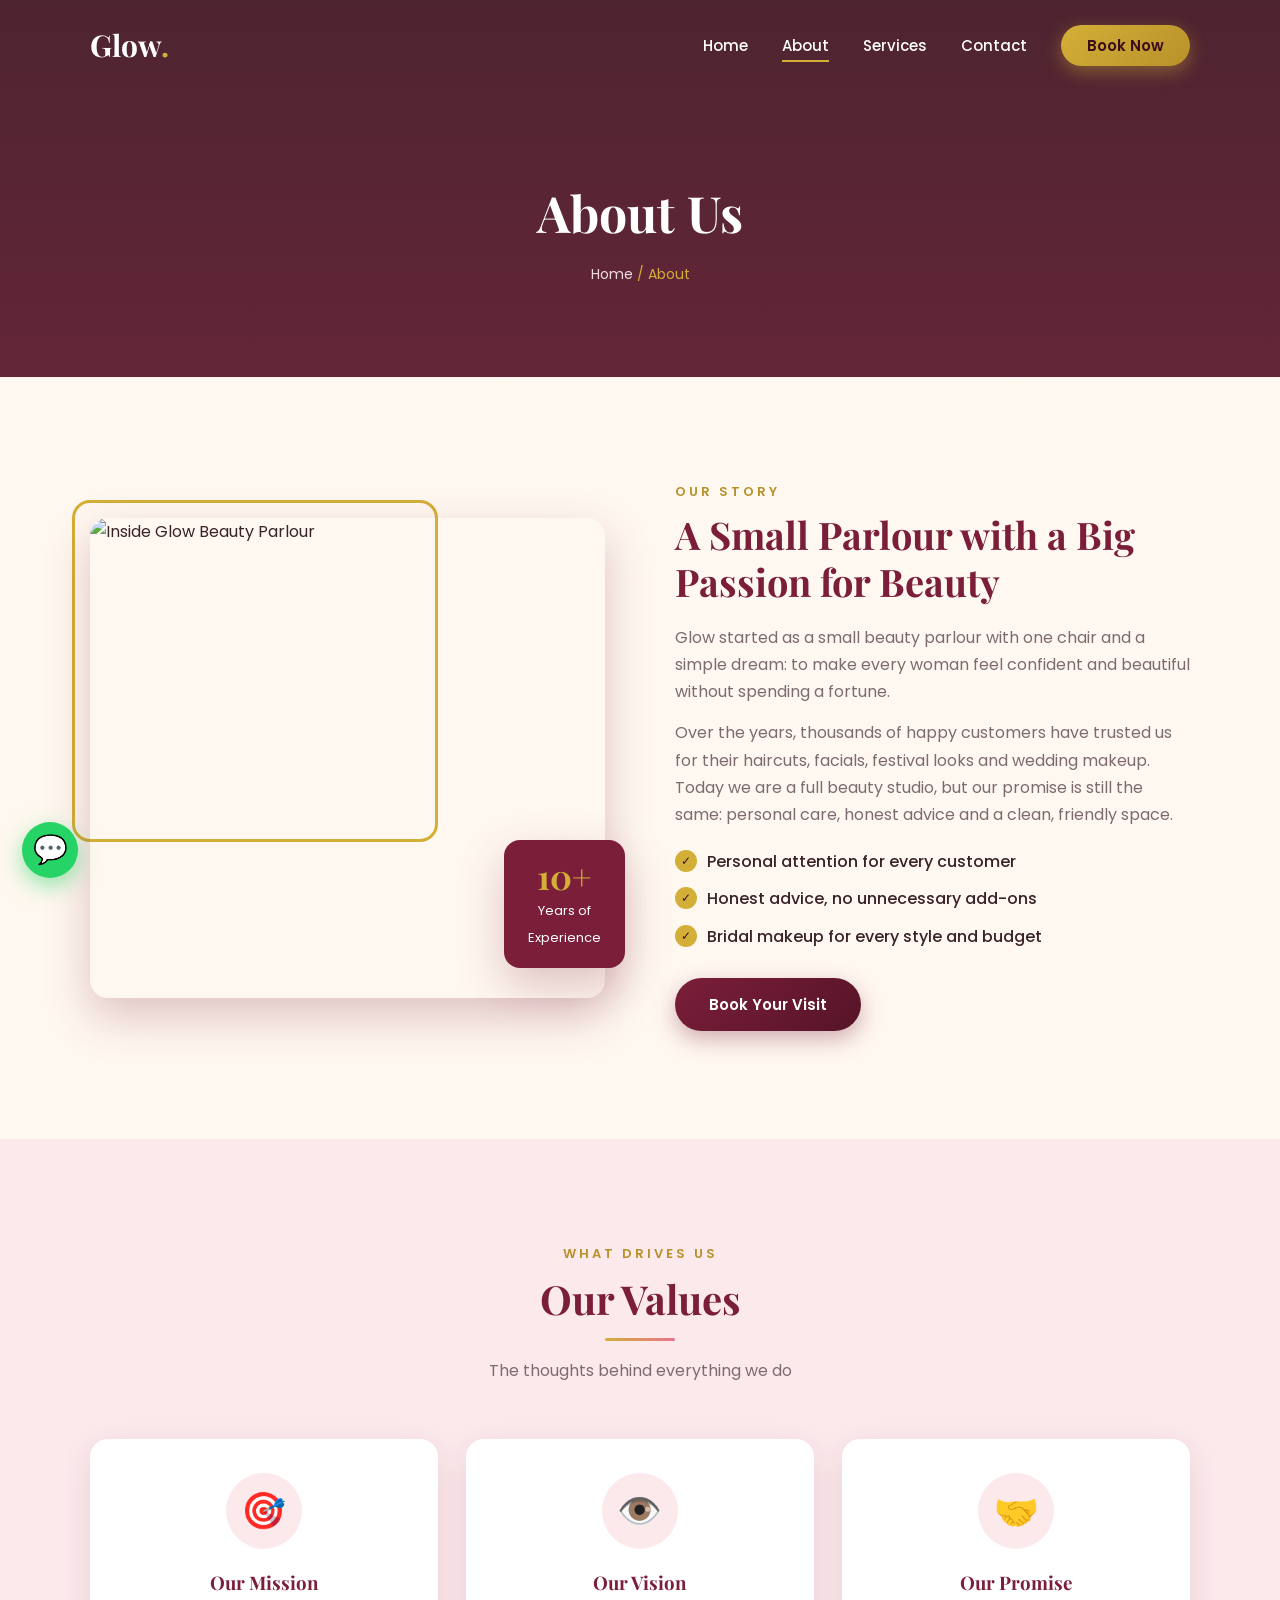
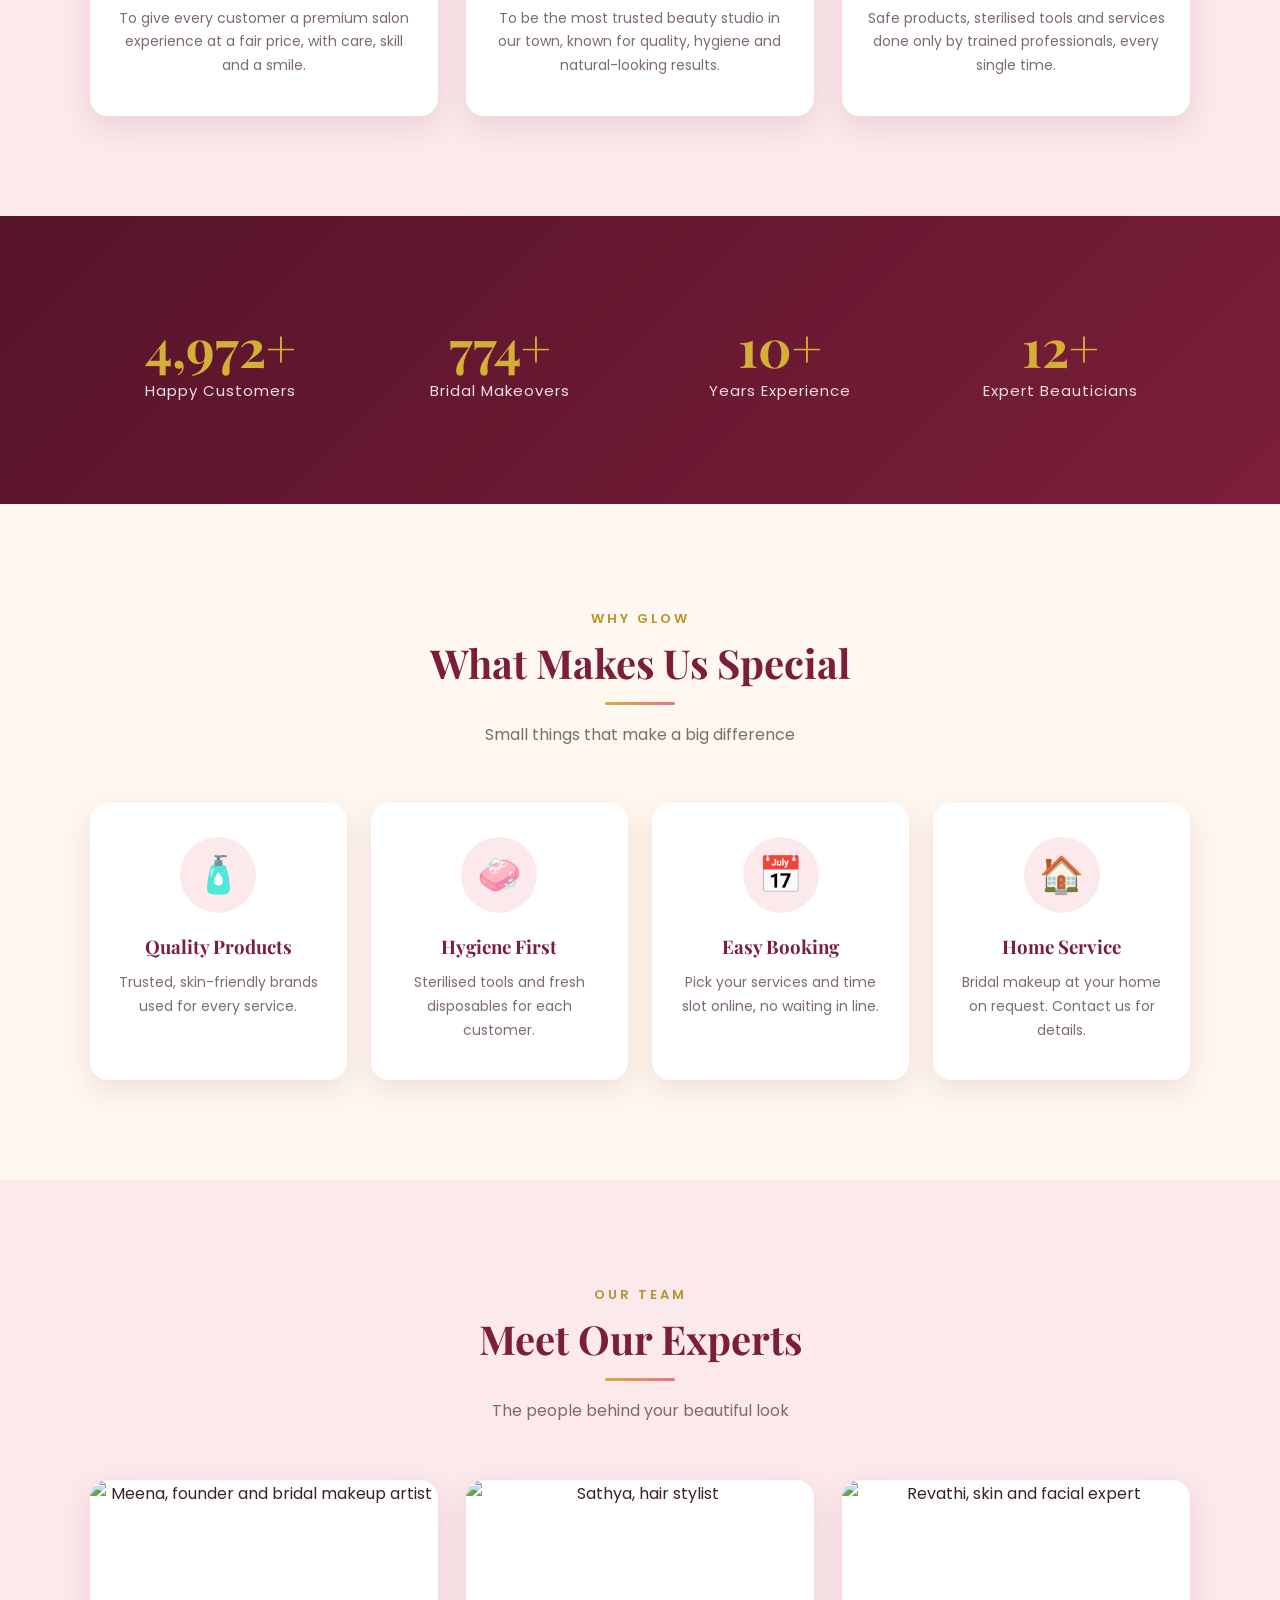
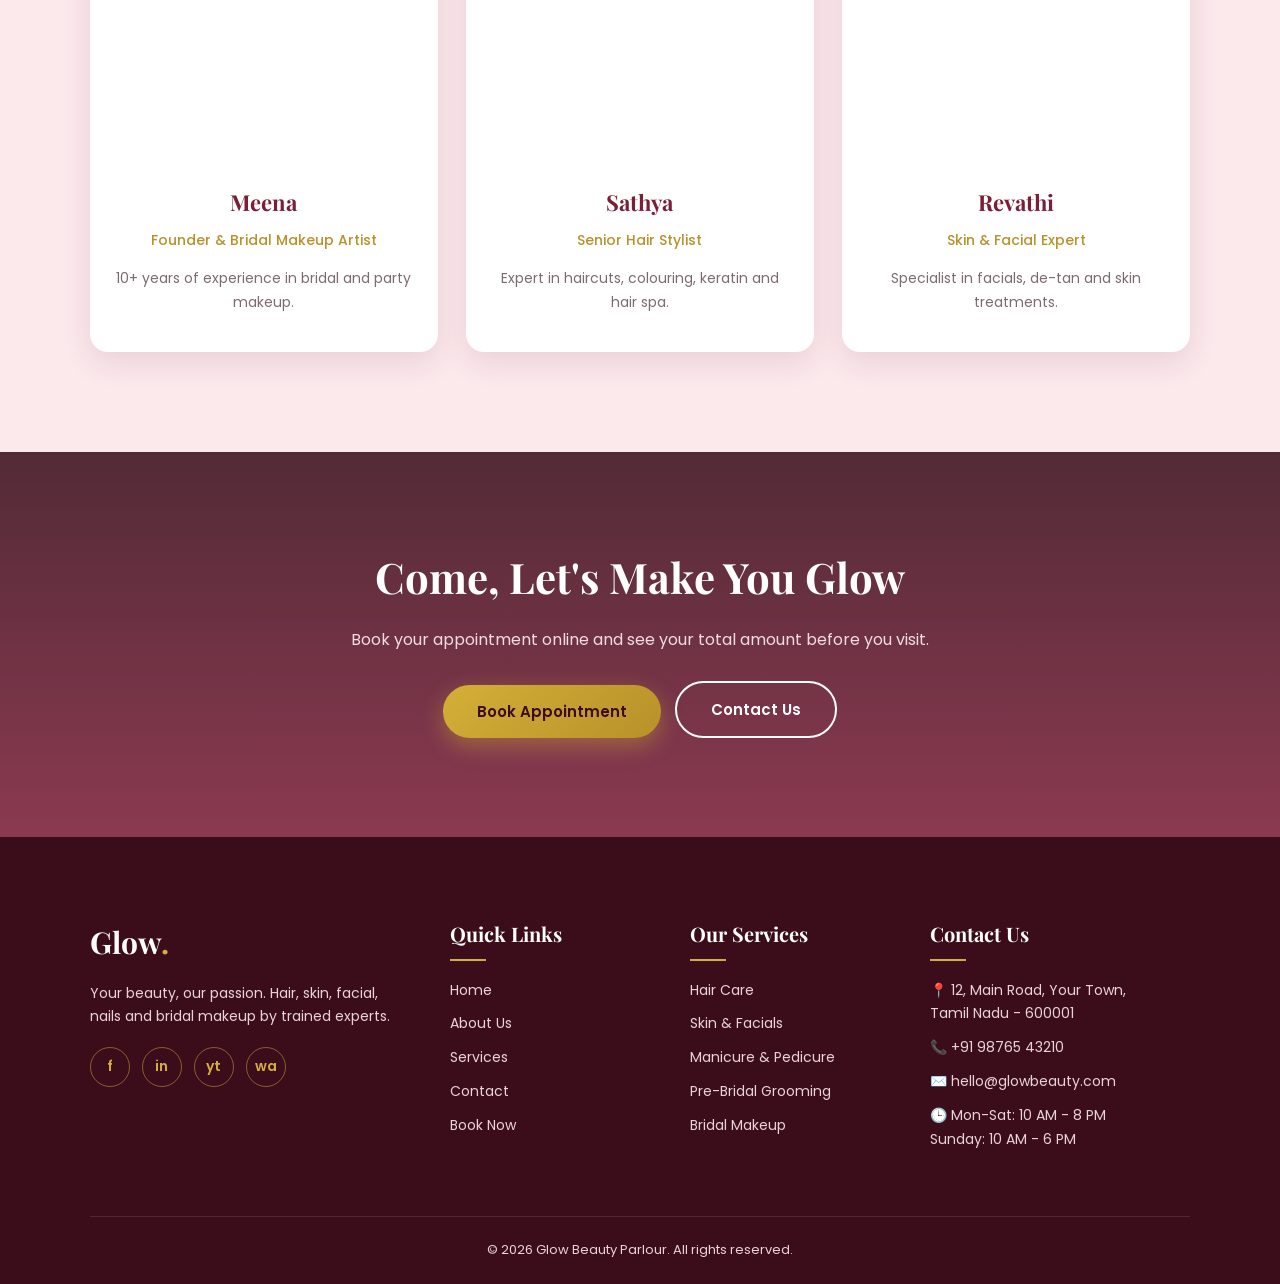
==== about.html @ 9d9d5d23 "Add files via upload" ====
<!DOCTYPE html>
<html lang="en">
<head>
  <meta charset="UTF-8">
  <meta name="viewport" content="width=device-width, initial-scale=1.0">
  <title>About Us | Glow Beauty Parlour</title>
  <meta name="description" content="Know more about Glow Beauty Parlour, our story, our team and what makes us special.">
  <link rel="preconnect" href="https://fonts.googleapis.com">
  <link rel="preconnect" href="https://fonts.gstatic.com" crossorigin>
  <link href="https://fonts.googleapis.com/css2?family=Playfair+Display:ital,wght@0,500;0,700;1,500&family=Poppins:wght@300;400;500;600&display=swap" rel="stylesheet">
  <link rel="stylesheet" href="style.css">
</head>
<body>

  <!-- PAGE LOADER -->
  <div class="loader" id="loader">
    <div class="loader-logo">Glow<span>.</span></div>
  </div>

  <!-- NAVBAR -->
  <header class="navbar" id="navbar">
    <a href="index.html" class="logo">Glow<span>.</span></a>
    <ul class="nav-links" id="navLinks">
      <li><a href="index.html">Home</a></li>
      <li><a href="about.html">About</a></li>
      <li><a href="services.html">Services</a></li>
      <li><a href="contact.html">Contact</a></li>
      <li><a href="booking.html" class="nav-book">Book Now</a></li>
    </ul>
    <div class="hamburger" id="hamburger" aria-label="Menu">
      <span></span><span></span><span></span>
    </div>
  </header>

  <!-- PAGE BANNER -->
  <section class="page-banner">
    <h1>About Us</h1>
    <p class="breadcrumb"><a href="index.html">Home</a> / About</p>
  </section>

  <!-- OUR STORY -->
  <section class="section">
    <div class="split">
      <div class="split-img reveal-left">
        <img src="https://images.unsplash.com/photo-1560066984-138dadb4c035?auto=format&fit=crop&w=900&q=80" alt="Inside Glow Beauty Parlour">
        <div class="exp-badge">
          <strong>10+</strong>
          <span>Years of<br>Experience</span>
        </div>
      </div>
      <div class="split-text reveal-right">
        <span class="eyebrow">Our Story</span>
        <h2>A Small Parlour with a Big Passion for Beauty</h2>
        <p>Glow started as a small beauty parlour with one chair and a simple dream: to make every woman feel confident and beautiful without spending a fortune.</p>
        <p>Over the years, thousands of happy customers have trusted us for their haircuts, facials, festival looks and wedding makeup. Today we are a full beauty studio, but our promise is still the same: personal care, honest advice and a clean, friendly space.</p>
        <ul class="check-list">
          <li>Personal attention for every customer</li>
          <li>Honest advice, no unnecessary add-ons</li>
          <li>Bridal makeup for every style and budget</li>
        </ul>
        <a href="booking.html" class="btn btn-maroon">Book Your Visit</a>
      </div>
    </div>
  </section>

  <!-- MISSION / VISION / PROMISE -->
  <section class="section bg-blush">
    <div class="section-head reveal">
      <span class="eyebrow">What Drives Us</span>
      <h2 class="section-title">Our Values</h2>
      <p class="section-sub">The thoughts behind everything we do</p>
    </div>

    <div class="grid-3">
      <div class="feature reveal d1">
        <div class="feature-icon">🎯</div>
        <h3>Our Mission</h3>
        <p>To give every customer a premium salon experience at a fair price, with care, skill and a smile.</p>
      </div>
      <div class="feature reveal d2">
        <div class="feature-icon">👁️</div>
        <h3>Our Vision</h3>
        <p>To be the most trusted beauty studio in our town, known for quality, hygiene and natural-looking results.</p>
      </div>
      <div class="feature reveal d3">
        <div class="feature-icon">🤝</div>
        <h3>Our Promise</h3>
        <p>Safe products, sterilised tools and services done only by trained professionals, every single time.</p>
      </div>
    </div>
  </section>

  <!-- STATS -->
  <section class="section bg-maroon">
    <div class="stats">
      <div class="stat reveal d1"><h3 data-count="5000">0</h3><p>Happy Customers</p></div>
      <div class="stat reveal d2"><h3 data-count="800">0</h3><p>Bridal Makeovers</p></div>
      <div class="stat reveal d3"><h3 data-count="10">0</h3><p>Years Experience</p></div>
      <div class="stat reveal d4"><h3 data-count="12">0</h3><p>Expert Beauticians</p></div>
    </div>
  </section>

  <!-- WHY US -->
  <section class="section">
    <div class="section-head reveal">
      <span class="eyebrow">Why Glow</span>
      <h2 class="section-title">What Makes Us Special</h2>
      <p class="section-sub">Small things that make a big difference</p>
    </div>

    <div class="grid-4">
      <div class="feature reveal d1">
        <div class="feature-icon">🧴</div>
        <h3>Quality Products</h3>
        <p>Trusted, skin-friendly brands used for every service.</p>
      </div>
      <div class="feature reveal d2">
        <div class="feature-icon">🧼</div>
        <h3>Hygiene First</h3>
        <p>Sterilised tools and fresh disposables for each customer.</p>
      </div>
      <div class="feature reveal d3">
        <div class="feature-icon">📅</div>
        <h3>Easy Booking</h3>
        <p>Pick your services and time slot online, no waiting in line.</p>
      </div>
      <div class="feature reveal d4">
        <div class="feature-icon">🏠</div>
        <h3>Home Service</h3>
        <p>Bridal makeup at your home on request. Contact us for details.</p>
      </div>
    </div>
  </section>

  <!-- TEAM -->
  <section class="section bg-blush">
    <div class="section-head reveal">
      <span class="eyebrow">Our Team</span>
      <h2 class="section-title">Meet Our Experts</h2>
      <p class="section-sub">The people behind your beautiful look</p>
    </div>

    <div class="grid-3">
      <div class="card team-card reveal d1">
        <div class="card-img">
          <img src="https://images.unsplash.com/photo-1580618672591-eb180b1a973f?auto=format&fit=crop&w=700&q=80" alt="Meena, founder and bridal makeup artist">
        </div>
        <div class="card-body">
          <h3>Meena</h3>
          <p class="role">Founder &amp; Bridal Makeup Artist</p>
          <p>10+ years of experience in bridal and party makeup.</p>
        </div>
      </div>

      <div class="card team-card reveal d2">
        <div class="card-img">
          <img src="https://images.unsplash.com/photo-1494790108377-be9c29b29330?auto=format&fit=crop&w=700&q=80" alt="Sathya, hair stylist">
        </div>
        <div class="card-body">
          <h3>Sathya</h3>
          <p class="role">Senior Hair Stylist</p>
          <p>Expert in haircuts, colouring, keratin and hair spa.</p>
        </div>
      </div>

      <div class="card team-card reveal d3">
        <div class="card-img">
          <img src="https://images.unsplash.com/photo-1438761681033-6461ffad8d80?auto=format&fit=crop&w=700&q=80" alt="Revathi, skin and facial expert">
        </div>
        <div class="card-body">
          <h3>Revathi</h3>
          <p class="role">Skin &amp; Facial Expert</p>
          <p>Specialist in facials, de-tan and skin treatments.</p>
        </div>
      </div>
    </div>
  </section>

  <!-- CTA -->
  <section class="cta">
    <div class="reveal">
      <h2>Come, Let's Make You Glow</h2>
      <p>Book your appointment online and see your total amount before you visit.</p>
      <a href="booking.html" class="btn btn-gold">Book Appointment</a>
      <a href="contact.html" class="btn btn-outline" style="margin-left:10px">Contact Us</a>
    </div>
  </section>

  <!-- FOOTER -->
  <footer class="footer">
    <div class="footer-grid">
      <div>
        <a href="index.html" class="logo">Glow<span>.</span></a>
        <p>Your beauty, our passion. Hair, skin, facial, nails and bridal makeup by trained experts.</p>
        <div class="social">
          <a href="#" aria-label="Facebook">f</a>
          <a href="#" aria-label="Instagram">in</a>
          <a href="#" aria-label="YouTube">yt</a>
          <a href="https://wa.me/919876543210" target="_blank" rel="noopener" aria-label="WhatsApp">wa</a>
        </div>
      </div>

      <div>
        <h4>Quick Links</h4>
        <ul>
          <li><a href="index.html">Home</a></li>
          <li><a href="about.html">About Us</a></li>
          <li><a href="services.html">Services</a></li>
          <li><a href="contact.html">Contact</a></li>
          <li><a href="booking.html">Book Now</a></li>
        </ul>
      </div>

      <div>
        <h4>Our Services</h4>
        <ul>
          <li><a href="services.html">Hair Care</a></li>
          <li><a href="services.html">Skin &amp; Facials</a></li>
          <li><a href="services.html">Manicure &amp; Pedicure</a></li>
          <li><a href="services.html">Pre-Bridal Grooming</a></li>
          <li><a href="services.html">Bridal Makeup</a></li>
        </ul>
      </div>

      <div>
        <h4>Contact Us</h4>
        <p>📍 12, Main Road, Your Town,<br>Tamil Nadu - 600001</p>
        <p>📞 +91 98765 43210</p>
        <p>✉️ hello@glowbeauty.com</p>
        <p>🕒 Mon-Sat: 10 AM - 8 PM<br>Sunday: 10 AM - 6 PM</p>
      </div>
    </div>

    <div class="footer-bottom">
      &copy; <span id="year">2026</span> Glow Beauty Parlour. All rights reserved.
    </div>
  </footer>

  <!-- FLOATING BUTTONS -->
  <a href="https://wa.me/919876543210" class="whatsapp-float" target="_blank" rel="noopener" aria-label="Chat on WhatsApp">💬</a>
  <button class="to-top" id="toTop" aria-label="Back to top">↑</button>

  <script src="script.js"></script>
</body>
</html>
---- style.css ----
/* =====================================================
   GLOW BEAUTY PARLOUR - COMMON STYLESHEET
   Theme: Maroon + Gold
   ===================================================== */

/* ===== VARIABLES & BASE ===== */
:root {
  --maroon: #7b1e3a;
  --maroon-dark: #561428;
  --maroon-deep: #3b0d1b;
  --gold: #d4af37;
  --gold-dark: #b8912a;
  --pink: #e8738f;
  --ivory: #fff8f0;
  --blush: #fbe9ec;
  --text: #3a2229;
  --grey: #7d6b70;
  --white: #ffffff;
  --shadow: 0 10px 30px rgba(123, 30, 58, 0.12);
  --shadow-lg: 0 18px 45px rgba(123, 30, 58, 0.25);
  --radius: 18px;
  --ease: cubic-bezier(0.22, 0.61, 0.36, 1);
}

* { margin: 0; padding: 0; box-sizing: border-box; }
html { scroll-behavior: smooth; }

body {
  font-family: 'Poppins', sans-serif;
  background: var(--ivory);
  color: var(--text);
  line-height: 1.7;
  overflow-x: hidden;
}

img { max-width: 100%; display: block; }
a { color: inherit; }
.container { max-width: 1150px; margin: 0 auto; }

/* ===== PAGE LOADER ===== */
.loader {
  position: fixed;
  inset: 0;
  background: var(--maroon-deep);
  display: grid;
  place-items: center;
  z-index: 999;
  transition: opacity 0.6s, visibility 0.6s;
}
.loader.hide { opacity: 0; visibility: hidden; }
.loader-logo {
  font-family: 'Playfair Display', serif;
  font-size: 56px;
  font-weight: 700;
  color: var(--white);
  animation: pulse 1.2s ease-in-out infinite;
}
.loader-logo span { color: var(--gold); }

/* ===== NAVBAR ===== */
.navbar {
  position: fixed;
  top: 0; left: 0;
  width: 100%;
  z-index: 100;
  display: flex;
  align-items: center;
  justify-content: space-between;
  padding: 20px 7%;
  transition: all 0.4s var(--ease);
}
.navbar.scrolled {
  background: rgba(255, 248, 240, 0.97);
  backdrop-filter: blur(10px);
  padding: 12px 7%;
  box-shadow: 0 4px 25px rgba(0, 0, 0, 0.08);
}

.logo {
  font-family: 'Playfair Display', serif;
  font-size: 30px;
  font-weight: 700;
  color: var(--white);
  text-decoration: none;
  transition: color 0.3s;
}
.logo span { color: var(--gold); }
.navbar.scrolled .logo { color: var(--maroon); }

.nav-links {
  display: flex;
  align-items: center;
  gap: 34px;
  list-style: none;
}
.nav-links a {
  position: relative;
  color: var(--white);
  text-decoration: none;
  font-weight: 500;
  font-size: 15px;
  padding: 6px 0;
  transition: color 0.3s;
}
.nav-links a:not(.nav-book)::after {
  content: '';
  position: absolute;
  left: 0; bottom: 0;
  width: 0; height: 2px;
  background: var(--gold);
  transition: width 0.3s;
}
.nav-links a:not(.nav-book):hover::after,
.nav-links a.active::after { width: 100%; }
.navbar.scrolled .nav-links a { color: var(--text); }

.nav-links a.nav-book,
.navbar.scrolled .nav-links a.nav-book {
  background: linear-gradient(135deg, var(--gold), var(--gold-dark));
  color: var(--maroon-deep);
  padding: 10px 26px;
  border-radius: 30px;
  font-weight: 600;
  box-shadow: 0 6px 18px rgba(212, 175, 55, 0.4);
  transition: transform 0.3s, box-shadow 0.3s;
}
.nav-links a.nav-book:hover {
  transform: translateY(-3px);
  box-shadow: 0 10px 24px rgba(212, 175, 55, 0.55);
}

.hamburger {
  display: none;
  width: 30px;
  cursor: pointer;
  z-index: 110;
}
.hamburger span {
  display: block;
  height: 3px;
  margin: 6px 0;
  background: var(--white);
  border-radius: 3px;
  transition: all 0.3s;
}
.navbar.scrolled .hamburger span { background: var(--maroon); }
.hamburger.open span:nth-child(1) { transform: translateY(9px) rotate(45deg); }
.hamburger.open span:nth-child(2) { opacity: 0; }
.hamburger.open span:nth-child(3) { transform: translateY(-9px) rotate(-45deg); }

/* ===== BUTTONS ===== */
.btn {
  position: relative;
  overflow: hidden;
  display: inline-block;
  padding: 14px 34px;
  border: none;
  border-radius: 30px;
  font-family: 'Poppins', sans-serif;
  font-size: 15px;
  font-weight: 600;
  text-decoration: none;
  cursor: pointer;
  transition: transform 0.3s, box-shadow 0.3s;
}
.btn::before {
  content: '';
  position: absolute;
  top: 0; left: -75%;
  width: 50%; height: 100%;
  background: linear-gradient(120deg, transparent, rgba(255, 255, 255, 0.45), transparent);
  transform: skewX(-20deg);
}
.btn:hover::before { animation: shine 0.8s; }
.btn:hover { transform: translateY(-3px); }

.btn-gold {
  background: linear-gradient(135deg, var(--gold), var(--gold-dark));
  color: var(--maroon-deep);
  box-shadow: 0 8px 22px rgba(212, 175, 55, 0.4);
}
.btn-maroon {
  background: linear-gradient(135deg, var(--maroon), var(--maroon-dark));
  color: var(--white);
  box-shadow: 0 8px 22px rgba(123, 30, 58, 0.35);
}
.btn-outline {
  background: transparent;
  color: var(--white);
  border: 2px solid var(--white);
}
.btn-outline:hover { background: var(--white); color: var(--maroon); }
.btn-full { width: 100%; }
.btn[disabled] { opacity: 0.5; cursor: not-allowed; transform: none; }

.ripple {
  position: absolute;
  border-radius: 50%;
  background: rgba(255, 255, 255, 0.5);
  transform: scale(0);
  animation: ripple 0.6s linear;
  pointer-events: none;
}

/* ===== HERO (Home) ===== */
.hero {
  position: relative;
  isolation: isolate;
  min-height: 100vh;
  display: flex;
  align-items: center;
  padding: 120px 7% 80px;
  color: var(--white);
  overflow: hidden;
}
.hero-bg {
  position: absolute;
  inset: 0;
  z-index: -2;
  background: var(--maroon-deep) url('https://images.unsplash.com/photo-1560066984-138dadb4c035?auto=format&fit=crop&w=1800&q=80') center/cover;
  animation: slowZoom 22s ease-in-out infinite alternate;
}
.hero::before {
  content: '';
  position: absolute;
  inset: 0;
  z-index: -1;
  background: linear-gradient(110deg, rgba(59, 13, 27, 0.93) 25%, rgba(123, 30, 58, 0.6) 65%, rgba(0, 0, 0, 0.3));
}
.hero-content { max-width: 620px; }
.hero-content > * { opacity: 0; animation: fadeUp 0.9s var(--ease) forwards; }
.hero-content > *:nth-child(1) { animation-delay: 0.3s; }
.hero-content > *:nth-child(2) { animation-delay: 0.5s; }
.hero-content > *:nth-child(3) { animation-delay: 0.7s; }
.hero-content > *:nth-child(4) { animation-delay: 0.9s; }

.hero-tag {
  display: inline-block;
  color: var(--gold);
  letter-spacing: 4px;
  text-transform: uppercase;
  font-size: 13px;
  font-weight: 500;
  margin-bottom: 18px;
}
.hero h1 {
  font-family: 'Playfair Display', serif;
  font-size: 64px;
  line-height: 1.12;
  margin-bottom: 22px;
}
.hero h1 em { color: var(--gold); font-style: italic; }
.hero p { font-size: 17px; color: #f0dde1; margin-bottom: 34px; }
.hero-buttons { display: flex; gap: 16px; flex-wrap: wrap; }

.shape {
  position: absolute;
  border-radius: 50%;
  border: 2px solid rgba(212, 175, 55, 0.35);
  z-index: -1;
  animation: float 7s ease-in-out infinite;
}
.shape.s1 { width: 160px; height: 160px; top: 18%; right: 12%; }
.shape.s2 { width: 90px; height: 90px; bottom: 16%; right: 28%; animation-delay: 1.5s; background: rgba(212, 175, 55, 0.12); }
.shape.s3 { width: 50px; height: 50px; top: 30%; right: 36%; animation-delay: 3s; background: rgba(232, 115, 143, 0.25); border: none; }

/* ===== PAGE BANNER (About, Services, Contact, Booking) ===== */
.page-banner {
  padding: 170px 7% 90px;
  text-align: center;
  color: var(--white);
  background:
    linear-gradient(rgba(59, 13, 27, 0.9), rgba(86, 20, 40, 0.92)),
    url('https://images.unsplash.com/photo-1522337360788-8b13dee7a37e?auto=format&fit=crop&w=1600&q=70') center/cover;
}
.page-banner h1 {
  font-family: 'Playfair Display', serif;
  font-size: 50px;
  animation: fadeUp 0.8s var(--ease) both;
}
.breadcrumb { color: var(--gold); font-size: 14px; margin-top: 8px; animation: fadeUp 0.8s 0.2s var(--ease) both; }
.breadcrumb a { text-decoration: none; color: #f0dde1; }

/* ===== SECTIONS ===== */
.section { padding: 100px 7%; }
.bg-blush { background: var(--blush); }
.bg-white { background: var(--white); }
.bg-maroon { background: linear-gradient(135deg, var(--maroon-dark), var(--maroon)); color: var(--white); }
.text-center { text-align: center; }

.section-head { text-align: center; margin-bottom: 55px; }
.eyebrow {
  display: inline-block;
  color: var(--gold-dark);
  letter-spacing: 3px;
  text-transform: uppercase;
  font-size: 13px;
  font-weight: 600;
  margin-bottom: 8px;
}
.section-title {
  font-family: 'Playfair Display', serif;
  font-size: 40px;
  color: var(--maroon);
  line-height: 1.25;
}
.bg-maroon .section-title { color: var(--white); }
.section-title::after {
  content: '';
  display: block;
  width: 70px; height: 3px;
  margin: 14px auto 0;
  background: linear-gradient(90deg, var(--gold), var(--pink));
  border-radius: 3px;
}
.section-sub { color: var(--grey); max-width: 560px; margin: 16px auto 0; }
.bg-maroon .section-sub { color: #f0dde1; }

/* ===== SPLIT (Welcome / About story) ===== */
.split {
  display: grid;
  grid-template-columns: 1fr 1fr;
  gap: 70px;
  align-items: center;
  max-width: 1150px;
  margin: 0 auto;
}
.split-img { position: relative; }
.split-img img {
  width: 100%;
  height: 480px;
  object-fit: cover;
  border-radius: var(--radius);
  position: relative;
  z-index: 1;
  box-shadow: var(--shadow-lg);
}
.split-img::before {
  content: '';
  position: absolute;
  top: -18px; left: -18px;
  width: 70%; height: 70%;
  border: 3px solid var(--gold);
  border-radius: var(--radius);
}
.exp-badge {
  position: absolute;
  z-index: 2;
  right: -20px; bottom: 30px;
  background: var(--maroon);
  color: var(--white);
  padding: 18px 24px;
  border-radius: 16px;
  text-align: center;
  box-shadow: var(--shadow-lg);
  animation: float 5s ease-in-out infinite;
}
.exp-badge strong { display: block; font-family: 'Playfair Display', serif; font-size: 34px; color: var(--gold); line-height: 1.1; }
.exp-badge span { font-size: 13px; }

.split-text h2 {
  font-family: 'Playfair Display', serif;
  font-size: 38px;
  color: var(--maroon);
  line-height: 1.25;
  margin-bottom: 18px;
}
.split-text p { color: var(--grey); margin-bottom: 14px; }
.check-list { list-style: none; margin: 20px 0 28px; }
.check-list li { padding-left: 32px; position: relative; margin-bottom: 10px; font-weight: 500; }
.check-list li::before {
  content: '✓';
  position: absolute;
  left: 0; top: 2px;
  width: 22px; height: 22px;
  line-height: 22px;
  text-align: center;
  font-size: 12px;
  background: var(--gold);
  color: var(--maroon-deep);
  border-radius: 50%;
}

/* ===== GRIDS & CARDS ===== */
.grid-3 { display: grid; grid-template-columns: repeat(3, 1fr); gap: 28px; max-width: 1150px; margin: 0 auto; }
.grid-4 { display: grid; grid-template-columns: repeat(4, 1fr); gap: 24px; max-width: 1150px; margin: 0 auto; }

.card {
  background: var(--white);
  border-radius: var(--radius);
  overflow: hidden;
  box-shadow: var(--shadow);
  transition: transform 0.4s var(--ease), box-shadow 0.4s;
}
.card:hover { transform: translateY(-10px); box-shadow: var(--shadow-lg); }
.card-img { height: 240px; overflow: hidden; }
.card-img img { width: 100%; height: 100%; object-fit: cover; transition: transform 0.7s var(--ease); }
.card:hover .card-img img { transform: scale(1.12); }
.card-body { padding: 24px; }
.card-body h3 { font-family: 'Playfair Display', serif; font-size: 22px; color: var(--maroon); margin-bottom: 8px; }
.card-body p { color: var(--grey); font-size: 14px; margin-bottom: 14px; }
.card-link { color: var(--gold-dark); font-weight: 600; font-size: 14px; text-decoration: none; }
.card-link:hover { color: var(--maroon); }

/* Feature (Why Choose Us) */
.feature {
  background: var(--white);
  padding: 34px 24px;
  border-radius: var(--radius);
  text-align: center;
  box-shadow: var(--shadow);
  transition: all 0.4s var(--ease);
  border-bottom: 4px solid transparent;
}
.feature:hover { transform: translateY(-10px); border-bottom-color: var(--gold); box-shadow: var(--shadow-lg); }
.feature-icon {
  width: 76px; height: 76px;
  line-height: 76px;
  margin: 0 auto 18px;
  font-size: 36px;
  background: var(--blush);
  border-radius: 50%;
  transition: transform 0.5s;
}
.feature:hover .feature-icon { transform: rotateY(360deg); background: var(--gold); }
.feature h3 { font-family: 'Playfair Display', serif; color: var(--maroon); margin-bottom: 8px; }
.feature p { color: var(--grey); font-size: 14px; }

/* Team card */
.team-card { text-align: center; }
.team-card .card-img { height: 280px; }
.team-card .role { color: var(--gold-dark); font-size: 14px; font-weight: 500; }

/* ===== STATS ===== */
.stats { display: grid; grid-template-columns: repeat(4, 1fr); gap: 20px; max-width: 1100px; margin: 0 auto; text-align: center; }
.stat h3 { display: inline-block; font-family: 'Playfair Display', serif; font-size: 52px; color: var(--gold); line-height: 1.2; }
.stat h3::after { content: '+'; }
.stat p { color: #f0dde1; font-size: 15px; letter-spacing: 1px; }

/* ===== TESTIMONIAL SLIDER ===== */
.slider { max-width: 820px; margin: 0 auto; overflow: hidden; }
.slides { display: flex; transition: transform 0.7s var(--ease); }
.slide { min-width: 100%; padding: 10px 18px 30px; }
.testi-card {
  background: var(--white);
  padding: 40px 38px;
  border-radius: var(--radius);
  box-shadow: var(--shadow);
  text-align: center;
  position: relative;
}
.testi-card::before {
  content: '“';
  position: absolute;
  top: -8px; left: 30px;
  font-family: 'Playfair Display', serif;
  font-size: 100px;
  line-height: 1;
  color: var(--gold);
  opacity: 0.5;
}
.stars { color: var(--gold); font-size: 20px; letter-spacing: 3px; margin-bottom: 14px; }
.testi-card p { color: var(--grey); font-style: italic; margin-bottom: 18px; }
.testi-card h4 { font-family: 'Playfair Display', serif; color: var(--maroon); font-size: 18px; }
.testi-card span { font-size: 13px; color: var(--grey); }
.dots { display: flex; justify-content: center; gap: 10px; }
.dot { width: 11px; height: 11px; border-radius: 50%; background: #e2cdd2; cursor: pointer; transition: all 0.3s; }
.dot.active { background: var(--maroon); width: 30px; border-radius: 10px; }

/* ===== CTA BANNER ===== */
.cta {
  position: relative;
  text-align: center;
  padding: 90px 7%;
  color: var(--white);
  background:
    linear-gradient(rgba(59, 13, 27, 0.88), rgba(123, 30, 58, 0.88)),
    url('https://images.unsplash.com/photo-1487412947147-5cebf100ffc2?auto=format&fit=crop&w=1600&q=70') center/cover fixed;
}
.cta h2 { font-family: 'Playfair Display', serif; font-size: 42px; margin-bottom: 12px; }
.cta p { color: #f0dde1; margin-bottom: 28px; }

/* ===== SERVICES PAGE ===== */
.tabs { display: flex; justify-content: center; flex-wrap: wrap; gap: 12px; margin-bottom: 45px; }
.tab-btn {
  padding: 10px 26px;
  border: 2px solid var(--maroon);
  background: transparent;
  color: var(--maroon);
  border-radius: 30px;
  font-family: 'Poppins', sans-serif;
  font-weight: 500;
  font-size: 14px;
  cursor: pointer;
  transition: all 0.3s;
}
.tab-btn:hover, .tab-btn.active { background: var(--maroon); color: var(--white); box-shadow: 0 6px 16px rgba(123, 30, 58, 0.3); }

.price-grid { display: grid; grid-template-columns: repeat(2, 1fr); gap: 22px; max-width: 1100px; margin: 0 auto; }
.price-card {
  display: flex;
  align-items: center;
  gap: 18px;
  background: var(--white);
  padding: 20px 24px;
  border-radius: 16px;
  box-shadow: var(--shadow);
  border-left: 4px solid var(--gold);
  transition: transform 0.3s, box-shadow 0.3s;
  animation: fadeUp 0.5s var(--ease) both;
}
.price-card:hover { transform: translateX(8px); box-shadow: var(--shadow-lg); }
.price-card.hide { display: none; }
.price-icon { font-size: 34px; width: 60px; height: 60px; line-height: 60px; text-align: center; background: var(--blush); border-radius: 50%; flex-shrink: 0; }
.price-info { flex: 1; }
.price-info h3 { font-family: 'Playfair Display', serif; font-size: 19px; color: var(--maroon); }
.price-info p { font-size: 13px; color: var(--grey); }
.price-amount { text-align: right; }
.price-amount strong { display: block; font-size: 22px; color: var(--maroon); font-weight: 600; }
.price-amount a { font-size: 13px; font-weight: 600; color: var(--gold-dark); text-decoration: none; }
.price-amount a:hover { color: var(--maroon); }

/* ===== BOOKING PAGE ===== */
.booking-layout { display: grid; grid-template-columns: 1fr 350px; gap: 32px; max-width: 1150px; margin: 0 auto; align-items: start; }
.booking-main { background: var(--white); padding: 40px; border-radius: var(--radius); box-shadow: var(--shadow); }

/* Steps indicator */
.steps { display: flex; margin-bottom: 38px; }
.step { flex: 1; text-align: center; position: relative; }
.step-num {
  width: 44px; height: 44px;
  display: grid; place-items: center;
  margin: 0 auto 8px;
  background: var(--white);
  border: 2px solid #e8d5d9;
  border-radius: 50%;
  font-weight: 600;
  color: var(--grey);
  position: relative;
  z-index: 1;
  transition: all 0.4s var(--ease);
}
.step-label { font-size: 13px; color: var(--grey); font-weight: 500; }
.step:not(:last-child)::after {
  content: '';
  position: absolute;
  top: 21px;
  left: calc(50% + 28px);
  width: calc(100% - 56px);
  height: 2px;
  background: #e8d5d9;
  transition: background 0.4s;
}
.step.active .step-num { background: var(--maroon); border-color: var(--maroon); color: var(--white); box-shadow: 0 0 0 6px rgba(123, 30, 58, 0.14); }
.step.active .step-label { color: var(--maroon); font-weight: 600; }
.step.done .step-num { background: var(--gold); border-color: var(--gold); color: var(--maroon-deep); }
.step.done:not(:last-child)::after { background: var(--gold); }

/* Panels */
.step-panel { display: none; }
.step-panel.active { display: block; animation: slideIn 0.5s var(--ease); }
.step-panel h3 { font-family: 'Playfair Display', serif; font-size: 26px; color: var(--maroon); margin-bottom: 6px; }
.step-panel .panel-sub { color: var(--grey); font-size: 14px; margin-bottom: 24px; }

.svc-tabs { display: flex; flex-wrap: wrap; gap: 10px; margin-bottom: 22px; }
.svc-tabs .tab-btn { padding: 7px 20px; font-size: 13px; }

.svc-grid { display: grid; grid-template-columns: repeat(2, 1fr); gap: 14px; }
.svc-item {
  display: flex;
  align-items: center;
  gap: 14px;
  padding: 14px 16px;
  background: var(--white);
  border: 2px solid #f0dde1;
  border-radius: 14px;
  cursor: pointer;
  transition: all 0.3s;
  animation: fadeUp 0.4s var(--ease) both;
}
.svc-item:hover { border-color: var(--pink); transform: translateY(-3px); }
.svc-item.hide { display: none; }
.svc-item.selected { border-color: var(--maroon); background: var(--blush); }
.svc-check {
  width: 24px; height: 24px;
  flex-shrink: 0;
  border: 2px solid #d9c3c8;
  border-radius: 50%;
  display: grid; place-items: center;
  font-size: 13px;
  color: transparent;
  transition: all 0.3s;
}
.svc-item.selected .svc-check { background: var(--maroon); border-color: var(--maroon); color: var(--white); animation: pop 0.35s; }
.svc-name { flex: 1; font-weight: 500; font-size: 15px; line-height: 1.35; }
.svc-name small { display: block; color: var(--grey); font-weight: 400; font-size: 12px; }
.svc-price { font-weight: 600; color: var(--maroon); }

/* Date + slots */
.date-input {
  width: 100%;
  max-width: 280px;
  padding: 13px 16px;
  border: 2px solid #f0dde1;
  border-radius: 12px;
  font-family: 'Poppins', sans-serif;
  font-size: 15px;
  outline: none;
  transition: border-color 0.3s;
}
.date-input:focus { border-color: var(--maroon); }
.slot-group-title { margin: 24px 0 12px; font-weight: 600; color: var(--maroon); font-size: 14px; }
.slots { display: grid; grid-template-columns: repeat(auto-fill, minmax(112px, 1fr)); gap: 12px; }
.slot {
  padding: 11px 6px;
  text-align: center;
  background: var(--white);
  border: 2px solid #f0dde1;
  border-radius: 12px;
  font-size: 14px;
  font-weight: 500;
  cursor: pointer;
  transition: all 0.3s;
}
.slot:hover:not(.booked) { border-color: var(--maroon); transform: translateY(-3px); }
.slot.selected { background: var(--maroon); border-color: var(--maroon); color: var(--white); animation: pop 0.35s; box-shadow: 0 6px 16px rgba(123, 30, 58, 0.35); }
.slot.booked { background: #f1eaec; color: #b5a5aa; cursor: not-allowed; text-decoration: line-through; border-color: #f1eaec; }
.legend { display: flex; flex-wrap: wrap; gap: 18px; margin-top: 22px; font-size: 13px; color: var(--grey); }
.legend i { display: inline-block; width: 14px; height: 14px; border-radius: 4px; margin-right: 6px; vertical-align: -2px; border: 2px solid #f0dde1; }
.legend .l-sel { background: var(--maroon); border-color: var(--maroon); }
.legend .l-book { background: #f1eaec; border-color: #f1eaec; }
.hint { color: var(--grey); font-size: 14px; }

/* Forms */
.form-row { display: grid; grid-template-columns: 1fr 1fr; gap: 20px; }
.form-group { margin-bottom: 20px; }
.form-group label { display: block; font-size: 14px; font-weight: 500; margin-bottom: 7px; }
.form-group input,
.form-group textarea {
  width: 100%;
  padding: 13px 16px;
  border: 2px solid #f0dde1;
  border-radius: 12px;
  font-family: 'Poppins', sans-serif;
  font-size: 15px;
  background: var(--white);
  outline: none;
  transition: border-color 0.3s, box-shadow 0.3s;
}
.form-group textarea { resize: vertical; min-height: 110px; }
.form-group input:focus,
.form-group textarea:focus { border-color: var(--maroon); box-shadow: 0 0 0 4px rgba(123, 30, 58, 0.08); }
.error { display: block; min-height: 18px; margin-top: 4px; font-size: 12px; color: #d32f2f; }

.step-actions { display: flex; justify-content: space-between; gap: 14px; margin-top: 30px; }
.btn-back { background: transparent; color: var(--maroon); border: 2px solid var(--maroon); }
.btn-back:hover { background: var(--maroon); color: var(--white); }

/* Review box (step 4) */
.review-box { background: var(--blush); border-radius: 14px; padding: 22px 24px; margin-bottom: 8px; }
.review-row { display: flex; justify-content: space-between; gap: 16px; padding: 9px 0; border-bottom: 1px dashed #e3c7cd; font-size: 15px; }
.review-row:last-child { border-bottom: none; }
.review-row span:first-child { color: var(--grey); }
.review-row span:last-child { font-weight: 500; text-align: right; }

/* Summary sidebar */
.summary {
  position: sticky;
  top: 100px;
  background: var(--white);
  padding: 28px 26px;
  border-radius: var(--radius);
  box-shadow: var(--shadow);
  border-top: 4px solid var(--gold);
}
.summary h3 { font-family: 'Playfair Display', serif; color: var(--maroon); font-size: 22px; margin-bottom: 16px; }
.summary-empty { color: var(--grey); font-size: 14px; padding: 14px 0; }
.summary-item { display: flex; align-items: center; gap: 10px; padding: 10px 0; border-bottom: 1px solid #f3e6e9; font-size: 14px; animation: pop 0.4s; }
.summary-item .s-name { flex: 1; }
.summary-item .s-price { font-weight: 600; color: var(--maroon); }
.summary-item .s-remove { background: none; border: none; color: #c4a9af; font-size: 18px; cursor: pointer; transition: color 0.3s, transform 0.3s; }
.summary-item .s-remove:hover { color: #d32f2f; transform: rotate(90deg); }
.summary-meta { margin-top: 14px; font-size: 13px; color: var(--grey); }
.summary-meta div { padding: 3px 0; }
.summary-meta b { color: var(--text); }
.summary-total {
  display: flex;
  justify-content: space-between;
  align-items: center;
  margin-top: 16px;
  padding-top: 16px;
  border-top: 2px dashed #e3c7cd;
  font-size: 15px;
  font-weight: 500;
}
.summary-total strong { font-family: 'Playfair Display', serif; font-size: 30px; color: var(--maroon); }
.summary-total strong.bump { animation: pop 0.4s; }

/* ===== SUCCESS MODAL ===== */
.modal {
  position: fixed;
  inset: 0;
  z-index: 300;
  display: none;
  justify-content: center;
  align-items: center;
  padding: 20px;
  background: rgba(30, 6, 14, 0.7);
  backdrop-filter: blur(4px);
}
.modal.show { display: flex; }
.modal-box {
  background: var(--white);
  max-width: 440px;
  width: 100%;
  padding: 40px 34px;
  border-radius: 22px;
  text-align: center;
  animation: popIn 0.5s var(--ease);
}
.tick-svg { width: 90px; height: 90px; margin: 0 auto 14px; }
.tick-svg circle { fill: none; stroke: var(--gold); stroke-width: 4; stroke-dasharray: 166; stroke-dashoffset: 166; animation: stroke 0.7s forwards; }
.tick-svg path { fill: none; stroke: var(--maroon); stroke-width: 5; stroke-linecap: round; stroke-linejoin: round; stroke-dasharray: 48; stroke-dashoffset: 48; animation: stroke 0.4s 0.6s forwards; }
.modal-box h3 { font-family: 'Playfair Display', serif; font-size: 28px; color: var(--maroon); margin-bottom: 10px; }
.modal-box p { color: var(--grey); white-space: pre-line; margin-bottom: 24px; font-size: 15px; }

/* ===== CONTACT PAGE ===== */
.contact-grid { display: grid; grid-template-columns: 1fr 1.1fr; gap: 45px; max-width: 1150px; margin: 0 auto; }
.info-item { display: flex; gap: 18px; padding: 20px 22px; margin-bottom: 16px; background: var(--white); border-radius: 16px; box-shadow: var(--shadow); transition: transform 0.3s; }
.info-item:hover { transform: translateX(8px); }
.info-icon { width: 52px; height: 52px; flex-shrink: 0; display: grid; place-items: center; font-size: 22px; background: var(--blush); border-radius: 50%; }
.info-item h4 { font-family: 'Playfair Display', serif; color: var(--maroon); font-size: 18px; }
.info-item p { color: var(--grey); font-size: 14px; }
.contact-form { background: var(--white); padding: 38px; border-radius: var(--radius); box-shadow: var(--shadow); }
.contact-form h3 { font-family: 'Playfair Display', serif; color: var(--maroon); font-size: 26px; margin-bottom: 20px; }
.map-wrap { max-width: 1150px; margin: 50px auto 0; border-radius: var(--radius); overflow: hidden; box-shadow: var(--shadow-lg); }
.map-wrap iframe { display: block; width: 100%; height: 380px; border: 0; }

/* ===== FOOTER ===== */
.footer { background: var(--maroon-deep); color: #e8d3d8; padding: 80px 7% 0; }
.footer-grid { display: grid; grid-template-columns: 1.6fr 1fr 1fr 1.3fr; gap: 40px; max-width: 1150px; margin: 0 auto; }
.footer h4 { font-family: 'Playfair Display', serif; color: var(--white); font-size: 20px; margin-bottom: 18px; }
.footer h4::after { content: ''; display: block; width: 36px; height: 2px; background: var(--gold); margin-top: 8px; }
.footer p, .footer li { font-size: 14px; margin-bottom: 10px; }
.footer ul { list-style: none; }
.footer a { text-decoration: none; transition: color 0.3s, padding-left 0.3s; }
.footer ul a:hover { color: var(--gold); padding-left: 6px; }
.footer .logo { color: var(--white); display: inline-block; margin-bottom: 14px; }
.social { display: flex; gap: 12px; margin-top: 18px; }
.social a {
  width: 40px; height: 40px;
  display: grid; place-items: center;
  border: 1px solid rgba(212, 175, 55, 0.5);
  border-radius: 50%;
  font-size: 14px;
  font-weight: 600;
  color: var(--gold);
  transition: all 0.3s;
}
.social a:hover { background: var(--gold); color: var(--maroon-deep); transform: translateY(-4px); }
.footer-bottom { text-align: center; margin-top: 55px; padding: 22px 0; border-top: 1px solid rgba(255, 255, 255, 0.1); font-size: 13px; }

/* ===== FLOATING BUTTONS ===== */
.whatsapp-float {
  position: fixed;
  left: 22px; bottom: 22px;
  z-index: 90;
  width: 56px; height: 56px;
  display: grid; place-items: center;
  background: #25d366;
  color: var(--white);
  font-size: 28px;
  text-decoration: none;
  border-radius: 50%;
  box-shadow: 0 8px 22px rgba(37, 211, 102, 0.5);
  animation: wapulse 2s infinite;
}
.to-top {
  position: fixed;
  right: 22px; bottom: 22px;
  z-index: 90;
  width: 48px; height: 48px;
  border: none;
  border-radius: 50%;
  background: var(--maroon);
  color: var(--gold);
  font-size: 20px;
  cursor: pointer;
  opacity: 0;
  visibility: hidden;
  transform: translateY(20px);
  transition: all 0.4s;
  box-shadow: var(--shadow-lg);
}
.to-top.show { opacity: 1; visibility: visible; transform: translateY(0); }
.to-top:hover { background: var(--gold); color: var(--maroon-deep); }

/* ===== SCROLL REVEAL ===== */
.reveal { opacity: 0; transform: translateY(50px); transition: opacity 0.9s var(--ease), transform 0.9s var(--ease); }
.reveal-left { opacity: 0; transform: translateX(-60px); transition: opacity 0.9s var(--ease), transform 0.9s var(--ease); }
.reveal-right { opacity: 0; transform: translateX(60px); transition: opacity 0.9s var(--ease), transform 0.9s var(--ease); }
.reveal.show, .reveal-left.show, .reveal-right.show { opacity: 1; transform: none; }
.d1 { transition-delay: 0.1s; }
.d2 { transition-delay: 0.2s; }
.d3 { transition-delay: 0.3s; }
.d4 { transition-delay: 0.4s; }

/* ===== KEYFRAMES ===== */
@keyframes fadeUp { from { opacity: 0; transform: translateY(40px); } to { opacity: 1; transform: translateY(0); } }
@keyframes slideIn { from { opacity: 0; transform: translateX(40px); } to { opacity: 1; transform: translateX(0); } }
@keyframes slowZoom { from { transform: scale(1); } to { transform: scale(1.15); } }
@keyframes float { 0%, 100% { transform: translateY(0); } 50% { transform: translateY(-22px); } }
@keyframes pulse { 0%, 100% { transform: scale(1); opacity: 1; } 50% { transform: scale(1.12); opacity: 0.7; } }
@keyframes shine { to { left: 130%; } }
@keyframes ripple { to { transform: scale(4); opacity: 0; } }
@keyframes pop { 0% { transform: scale(0.8); } 60% { transform: scale(1.12); } 100% { transform: scale(1); } }
@keyframes popIn { from { opacity: 0; transform: scale(0.7); } to { opacity: 1; transform: scale(1); } }
@keyframes stroke { to { stroke-dashoffset: 0; } }
@keyframes wapulse { 0% { box-shadow: 0 0 0 0 rgba(37, 211, 102, 0.6); } 70% { box-shadow: 0 0 0 18px rgba(37, 211, 102, 0); } 100% { box-shadow: 0 0 0 0 rgba(37, 211, 102, 0); } }

/* ===== RESPONSIVE ===== */
@media (max-width: 992px) {
  .grid-3 { grid-template-columns: repeat(2, 1fr); }
  .grid-4 { grid-template-columns: repeat(2, 1fr); }
  .split { grid-template-columns: 1fr; gap: 50px; }
  .booking-layout { grid-template-columns: 1fr; }
  .summary { position: static; order: -1; }
  .contact-grid { grid-template-columns: 1fr; }
  .footer-grid { grid-template-columns: 1fr 1fr; }
  .hero h1 { font-size: 52px; }
}

@media (max-width: 768px) {
  .hamburger { display: block; }
  .nav-links {
    position: absolute;
    top: 100%; left: 0;
    width: 100%;
    flex-direction: column;
    gap: 0;
    background: var(--ivory);
    max-height: 0;
    overflow: hidden;
    box-shadow: 0 12px 25px rgba(0, 0, 0, 0.12);
    transition: max-height 0.5s var(--ease);
  }
  .nav-links.open { max-height: 450px; }
  .nav-links li { width: 100%; text-align: center; }
  .nav-links a, .navbar.scrolled .nav-links a { display: block; color: var(--text); padding: 15px; border-top: 1px solid #f1e2e5; }
  .nav-links a.nav-book, .navbar.scrolled .nav-links a.nav-book { display: inline-block; margin: 14px 0 18px; border-top: none; padding: 11px 30px; color: var(--maroon-deep); }
  .nav-links a:not(.nav-book)::after { display: none; }

  .section { padding: 70px 5%; }
  .hero { padding: 110px 5% 70px; text-align: center; }
  .hero-content { margin: 0 auto; }
  .hero-buttons { justify-content: center; }
  .hero h1 { font-size: 40px; }
  .shape { display: none; }
  .page-banner { padding: 140px 5% 70px; }
  .page-banner h1 { font-size: 36px; }
  .section-title, .split-text h2, .cta h2 { font-size: 30px; }
  .grid-3, .grid-4, .price-grid { grid-template-columns: 1fr; }
  .stats { grid-template-columns: repeat(2, 1fr); gap: 30px; }
  .split-img img { height: 340px; }
  .exp-badge { right: 10px; }
  .booking-main { padding: 26px 18px; }
  .svc-grid { grid-template-columns: 1fr; }
  .form-row { grid-template-columns: 1fr; gap: 0; }
  .step-label { font-size: 11px; }
  .step:not(:last-child)::after { left: calc(50% + 24px); width: calc(100% - 48px); }
  .step-actions { flex-direction: column-reverse; }
  .step-actions .btn { width: 100%; }
  .contact-form { padding: 26px 18px; }
  .footer-grid { grid-template-columns: 1fr; }
  .cta { background-attachment: scroll; }
}

@media (prefers-reduced-motion: reduce) {
  *, *::before, *::after { animation-duration: 0.01ms !important; transition-duration: 0.01ms !important; }
  .reveal, .reveal-left, .reveal-right { opacity: 1; transform: none; }
}
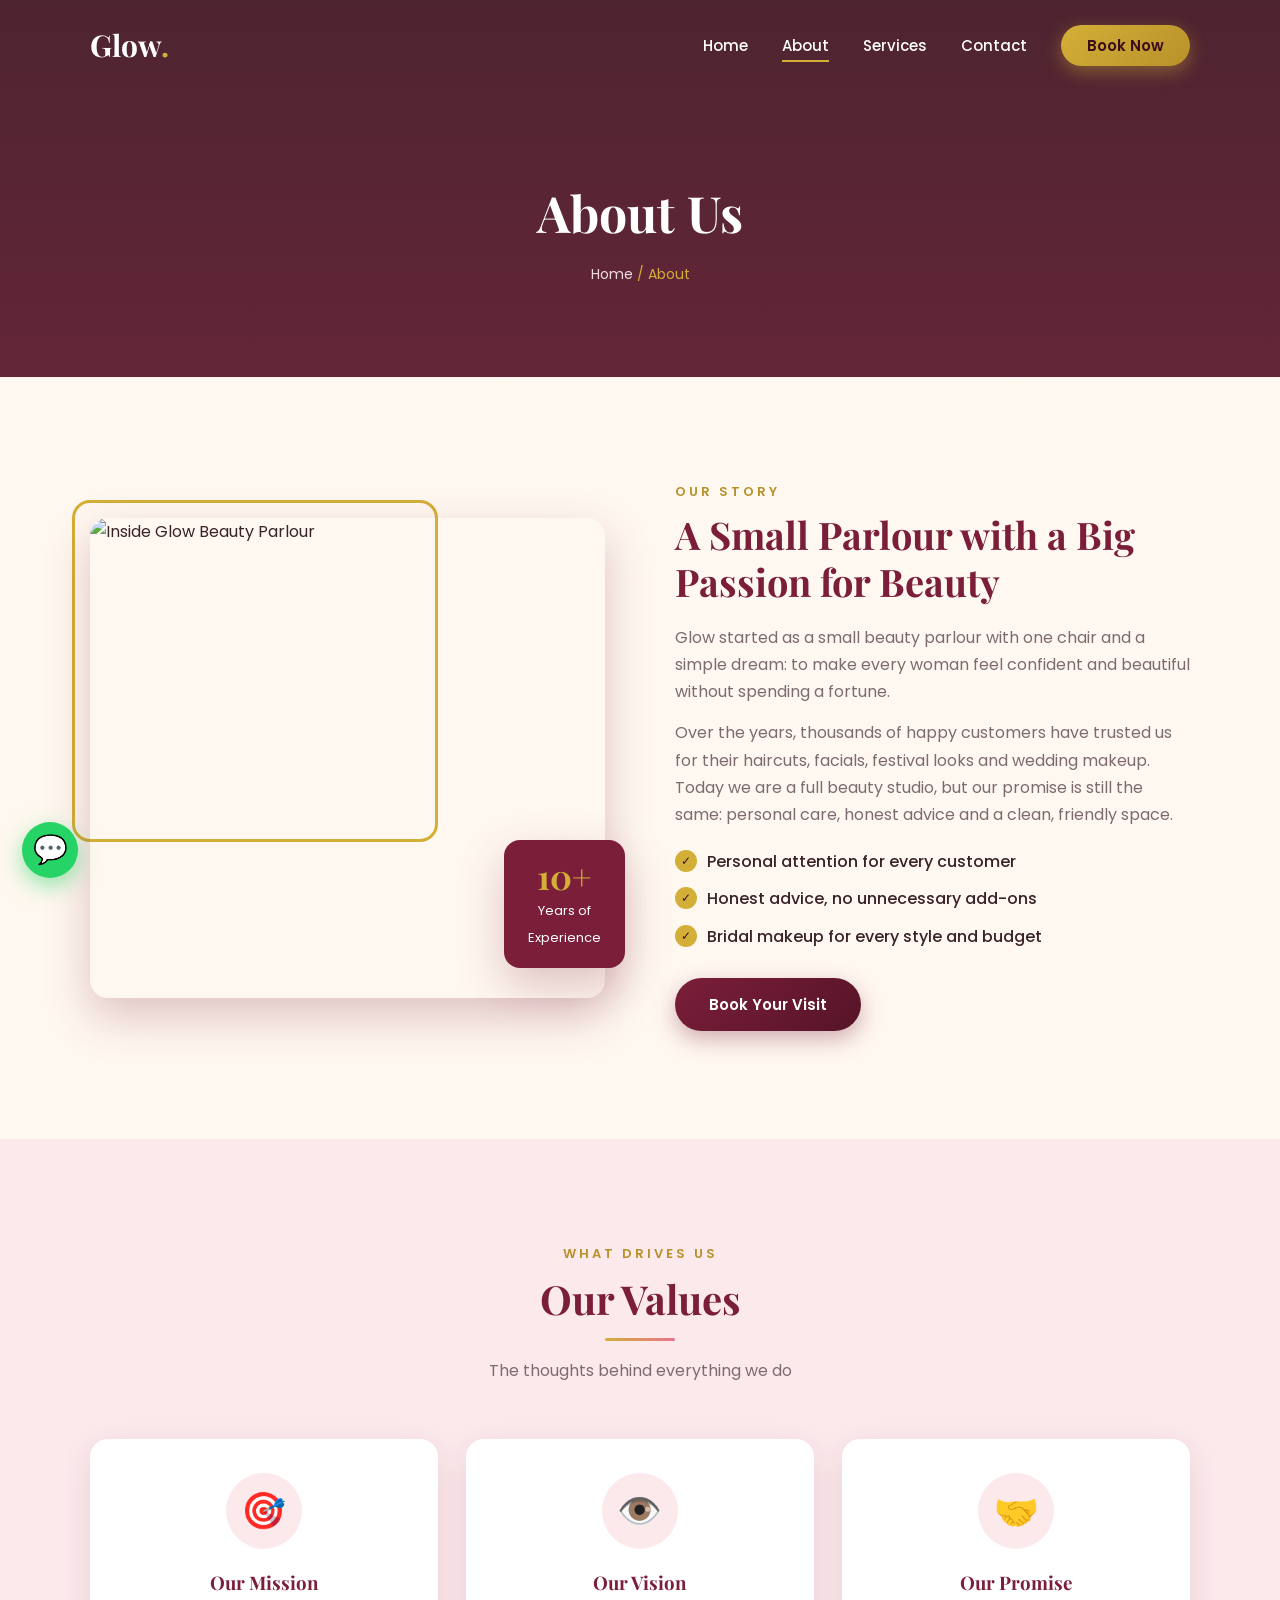
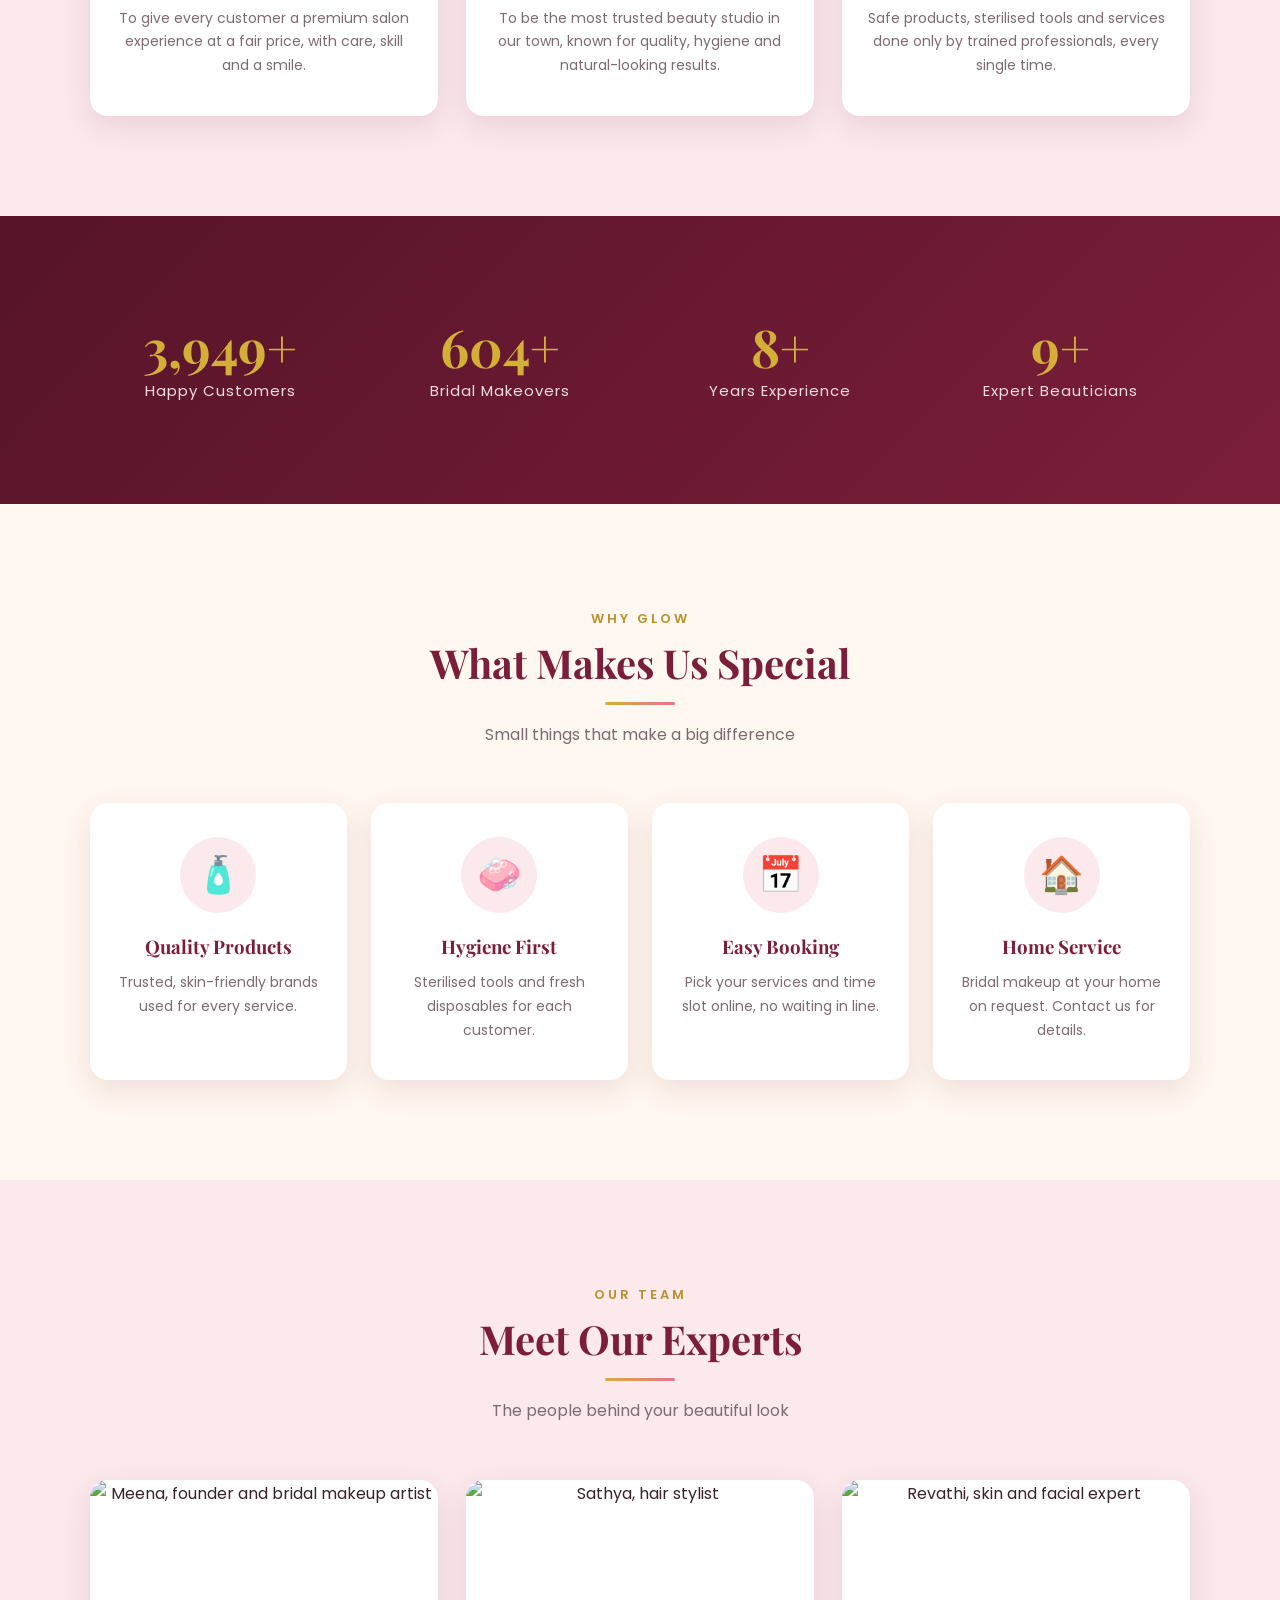
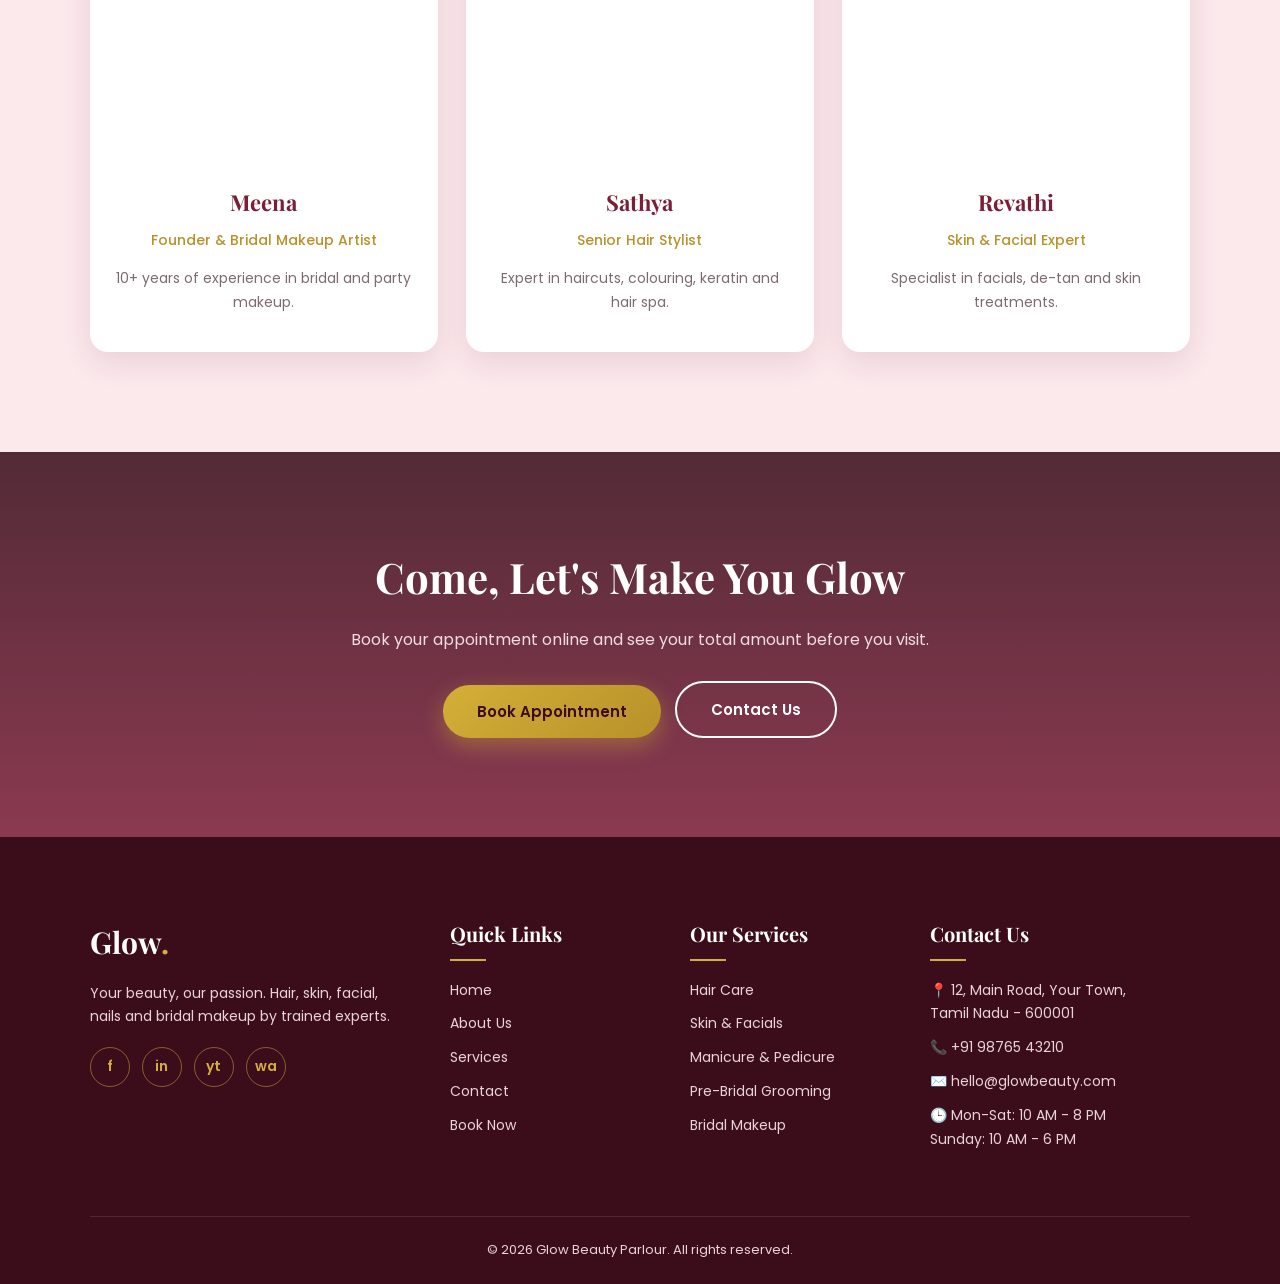
==== commit 5ad19f8f: "Add files via upload" ====
--- a/about.html
+++ b/about.html
@@ -11,12 +11,6 @@
   <link rel="stylesheet" href="style.css">
 </head>
 <body>
-
-  <!-- PAGE LOADER -->
-  <div class="loader" id="loader">
-    <div class="loader-logo">Glow<span>.</span></div>
-  </div>
-
   <!-- NAVBAR -->
   <header class="navbar" id="navbar">
     <a href="index.html" class="logo">Glow<span>.</span></a>
